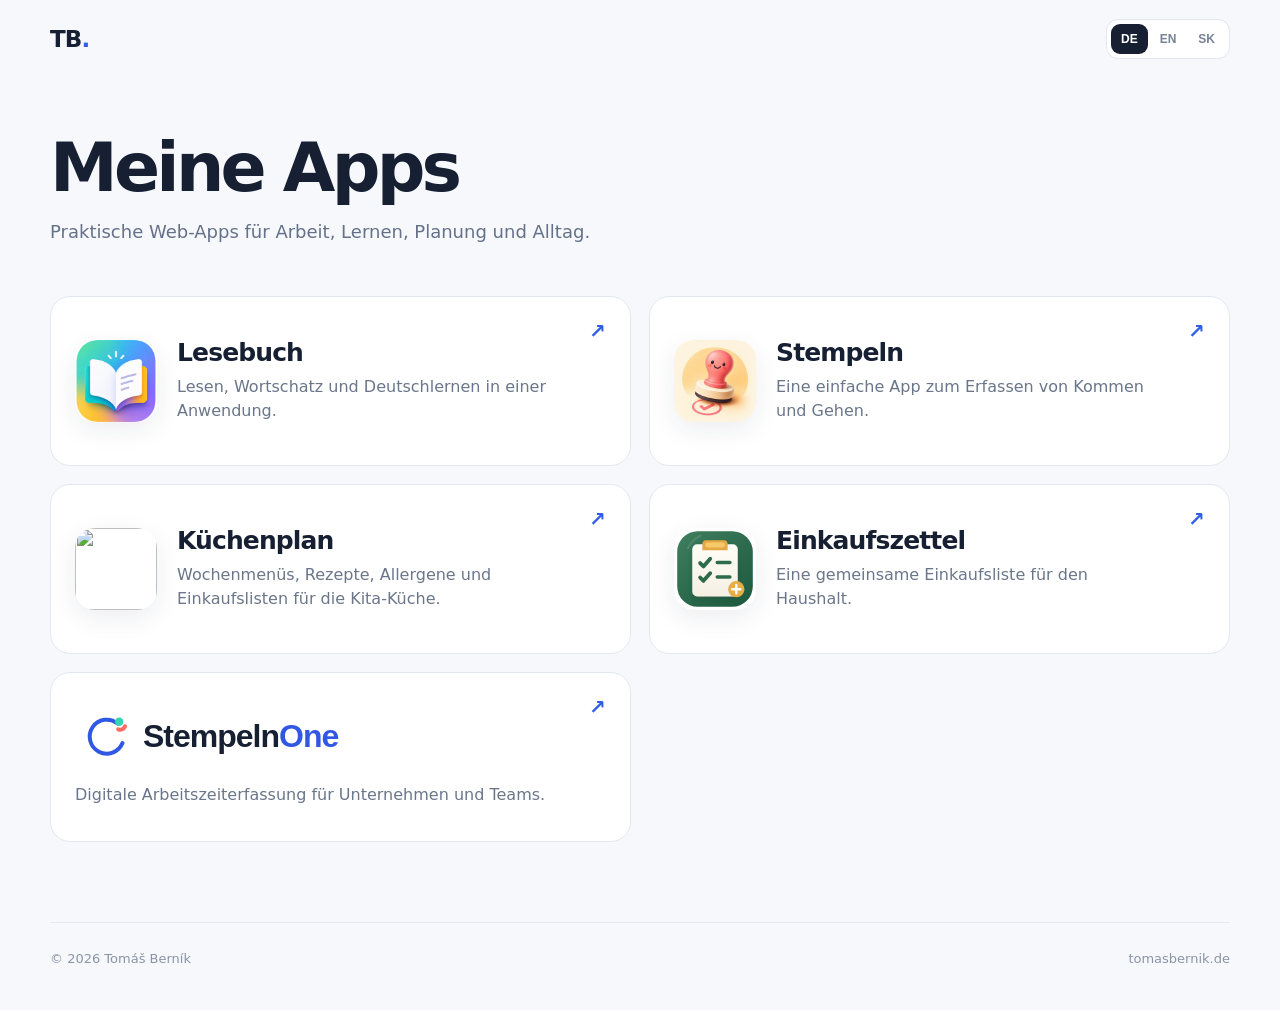
==== index.html @ afcd89ff "vytvorenie landing page pre Stempeln" ====
<!doctype html>
<html lang="de">
<head>
  <meta charset="utf-8">
  <meta name="viewport" content="width=device-width, initial-scale=1">
  <title>Tomas Bernik</title>
  <meta name="description" content="Apps und Web-Tools von Tomáš Berník.">
  <meta name="author" content="Tomas Bernik">
  <meta name="robots" content="index, follow">
  <meta property="og:type" content="website">
  <meta property="og:site_name" content="Tomas Bernik">
  <meta property="og:title" content="Tomas Bernik">
  <meta property="og:description" content="Apps und Web-Tools von Tomáš Berník.">
  <meta property="og:url" content="https://tomasbernik.de/">
  <link rel="canonical" href="https://tomasbernik.de/">
  <link rel="icon" type="image/png" sizes="512x512" href="/assets/tb-favicon.png">
  <link rel="icon" type="image/svg+xml" sizes="any" href="/assets/tb-favicon.svg">
  <link rel="apple-touch-icon" href="/assets/tb-favicon.png">
  <link rel="stylesheet" href="style.css">
  <script type="application/ld+json">
    {
      "@context": "https://schema.org",
      "@graph": [
        {
          "@type": "WebSite",
          "name": "Tomas Bernik",
          "alternateName": ["Tomáš Berník", "tomasbernik.de"],
          "url": "https://tomasbernik.de/"
        },
        {
          "@type": "Person",
          "name": "Tomas Bernik",
          "alternateName": "Tomáš Berník",
          "url": "https://tomasbernik.de/"
        }
      ]
    }
  </script>
</head>
<body>
  <header class="topbar">
    <a class="brand" href="/">TB<span>.</span></a>
    <div class="lang-switch" aria-label="Language">
      <button data-lang="de" class="active">DE</button>
      <button data-lang="en">EN</button>
      <button data-lang="sk">SK</button>
    </div>
  </header>

  <main>
    <section class="hero">
      <h1 data-i18n="title">Meine Apps</h1>
      <p class="lead" data-i18n="lead">
        Praktische Web-Apps für Arbeit, Lernen, Planung und Alltag.
      </p>
    </section>

    <section class="apps-grid">
      <a class="app-card" href="lesebuch.html">
        <img class="app-icon" src="assets/lesebuch/icon.png" alt="">
        <div class="card-copy"><h2 data-i18n="citankaTitle">Lesebuch</h2><p data-i18n="citanka">Lesen, Wortschatz und Deutschlernen in einer Anwendung.</p></div>
        <span class="open">↗</span>
      </a>

      <a class="app-card" href="stempeln.html">
        <img class="app-icon" src="assets/stempeln/icon.png" alt="">
        <div class="card-copy"><h2>Stempeln</h2><p data-i18n="stempeln">Eine einfache App zum Erfassen von Kommen und Gehen.</p></div>
        <span class="open">↗</span>
      </a>

      <a class="app-card" href="https://kuechenplan.tomasbernik.de/" target="_blank" rel="noopener noreferrer">
        <img class="app-icon" src="https://tomasbernik.github.io/kuechenplan/icon.svg" alt="">
        <div class="card-copy"><h2>Küchenplan</h2><p data-i18n="kuechenplan">Wochenmenüs, Rezepte, Allergene und Einkaufslisten für die Kita-Küche.</p></div>
        <span class="open">↗</span>
      </a>

      <a class="app-card" href="papierik.html">
        <img class="app-icon" src="assets/papierik/icon.svg" alt="">
        <div class="card-copy"><h2 data-i18n="listocekTitle">Einkaufszettel</h2><p data-i18n="listocek">Eine gemeinsame Einkaufsliste für den Haushalt.</p></div>
        <span class="open">↗</span>
      </a>

      <a class="app-card stempelnone-card" href="https://stempelnone.tomasbernik.de/" target="_blank" rel="noopener noreferrer">
        <div class="stempelnone-brand">
          <img class="stempelnone-logo" src="assets/stempelnone-logo.svg" alt="StempelnOne">
          <p data-i18n="stempelnone">Digitale Arbeitszeiterfassung für Unternehmen und Teams.</p>
        </div>
        <span class="open">↗</span>
      </a>

    </section>
  </main>

  <footer><span>© 2026 Tomáš Berník</span><span>tomasbernik.de</span></footer>
  <script src="app.js"></script>
</body>
</html>
---- style.css ----
:root {
  font-family: Inter, ui-sans-serif, system-ui, -apple-system, BlinkMacSystemFont, "Segoe UI", sans-serif;
  color: #172033;
  background: #f6f8fc;
}

* {
  box-sizing: border-box;
}

body {
  margin: 0;
}

.topbar,
main,
footer {
  width: min(1180px, calc(100% - 36px));
  margin: 0 auto;
}

.topbar {
  height: 78px;
  display: flex;
  align-items: center;
  justify-content: space-between;
}

.brand {
  text-decoration: none;
  color: #172033;
  font-weight: 900;
  font-size: 23px;
  letter-spacing: -0.04em;
}

.brand span {
  color: #315ee7;
}

.lang-switch {
  display: flex;
  background: #fff;
  border: 1px solid #e2e7ef;
  border-radius: 12px;
  padding: 4px;
  gap: 2px;
}

.lang-switch button {
  border: 0;
  background: transparent;
  color: #778296;
  font-weight: 800;
  font-size: 12px;
  border-radius: 9px;
  padding: 8px 10px;
  cursor: pointer;
}

.lang-switch button.active {
  background: #172033;
  color: #fff;
}

.hero {
  padding: 56px 0 40px;
}

h1 {
  font-size: clamp(44px, 6vw, 68px);
  letter-spacing: -0.055em;
  line-height: 1;
  margin: 0 0 16px;
}

.lead {
  max-width: 720px;
  color: #657188;
  font-size: 18px;
  line-height: 1.55;
  margin: 0;
}

.apps-grid {
  display: grid;
  grid-template-columns: repeat(2, minmax(0, 1fr));
  gap: 18px;
  padding: 10px 0 80px;
}

.app-card {
  position: relative;
  min-height: 170px;
  background: #fff;
  border: 1px solid #e3e8f0;
  border-radius: 20px;
  padding: 22px 24px;
  display: grid;
  grid-template-columns: 82px 1fr auto;
  gap: 20px;
  align-items: center;
  text-decoration: none;
  color: inherit;
  transition: 0.18s ease;
}

a.app-card:hover {
  transform: translateY(-3px);
  box-shadow: 0 14px 38px rgba(36, 53, 88, 0.10);
  border-color: #d4ddea;
}

.app-icon,
.icon-placeholder {
  width: 82px;
  height: 82px;
  border-radius: 20px;
  object-fit: cover;
  display: block;
  box-shadow: 0 8px 26px rgba(30, 42, 70, 0.08);
}

.card-copy h2 {
  font-size: 25px;
  letter-spacing: -0.035em;
  margin: 0 0 8px;
}

.card-copy p {
  margin: 0;
  color: #6a768a;
  line-height: 1.55;
}

.open {
  font-size: 20px;
  color: #315ee7;
  font-weight: 900;
  align-self: start;
}

.unavailable {
  opacity: 0.78;
}

.status {
  display: inline-block;
  margin-top: 12px;
  padding: 6px 9px;
  border-radius: 999px;
  background: #f0f3f7;
  color: #7b8596;
  font-size: 11px;
  font-weight: 800;
  text-transform: uppercase;
  letter-spacing: 0.05em;
}

footer {
  display: flex;
  justify-content: space-between;
  padding: 28px 0 44px;
  color: #8a94a7;
  font-size: 13px;
  border-top: 1px solid #e6eaf1;
}

/* StempelnOne */

.stempelnone-card {
  grid-template-columns: 1fr auto;
}

.stempelnone-brand {
  min-width: 0;
  display: flex;
  flex-direction: column;
  justify-content: center;
  align-items: flex-start;
}

.stempelnone-logo {
  display: block;
  width: min(100%, 330px);
  height: auto;
  margin: 0 0 14px;
}

.stempelnone-brand p {
  margin: 0;
  color: #6a768a;
  line-height: 1.55;
}

/* Mobil */

@media (max-width: 760px) {
  .hero {
    padding: 42px 0 30px;
  }

  .apps-grid {
    grid-template-columns: 1fr;
  }

  .app-card {
    grid-template-columns: 68px 1fr auto;
    min-height: 158px;
    padding: 20px;
  }

  .app-icon,
  .icon-placeholder {
    width: 68px;
    height: 68px;
    border-radius: 17px;
  }

  .card-copy h2 {
    font-size: 22px;
  }

  .stempelnone-card {
    grid-template-columns: 1fr auto;
  }

  .stempelnone-logo {
    width: min(100%, 300px);
  }
}
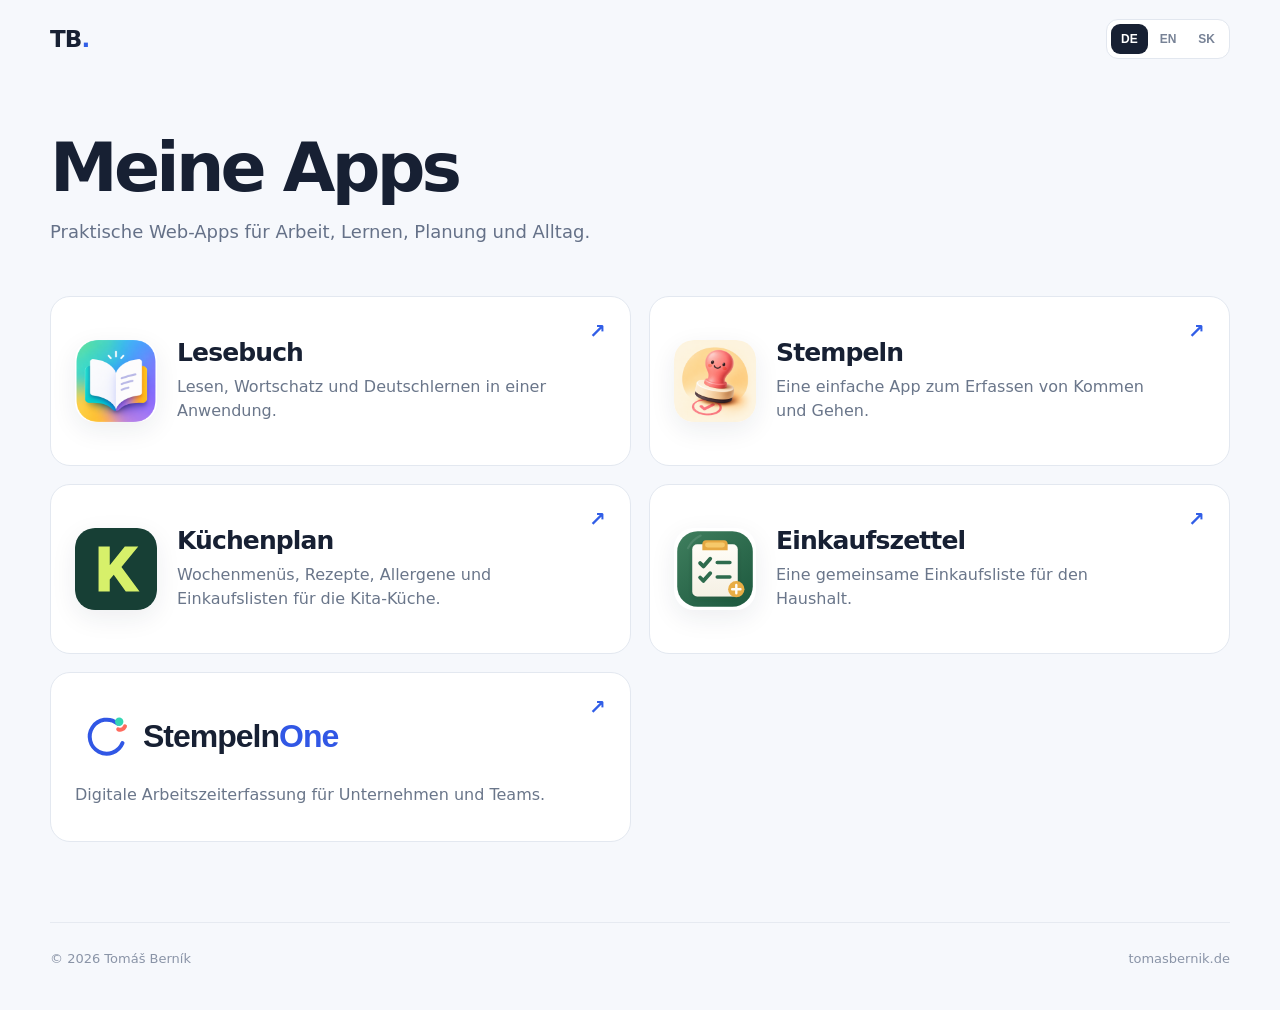
==== commit 291e5432: "Add Küchenplan landing page" ====
--- a/index.html
+++ b/index.html
@@ -68,8 +68,8 @@
         <span class="open">↗</span>
       </a>
 
-      <a class="app-card" href="https://kuechenplan.tomasbernik.de/" target="_blank" rel="noopener noreferrer">
-        <img class="app-icon" src="https://tomasbernik.github.io/kuechenplan/icon.svg" alt="">
+      <a class="app-card" href="kuechenplan.html">
+        <img class="app-icon" src="assets/kuechenplan/icon.svg" alt="">
         <div class="card-copy"><h2>Küchenplan</h2><p data-i18n="kuechenplan">Wochenmenüs, Rezepte, Allergene und Einkaufslisten für die Kita-Küche.</p></div>
         <span class="open">↗</span>
       </a>
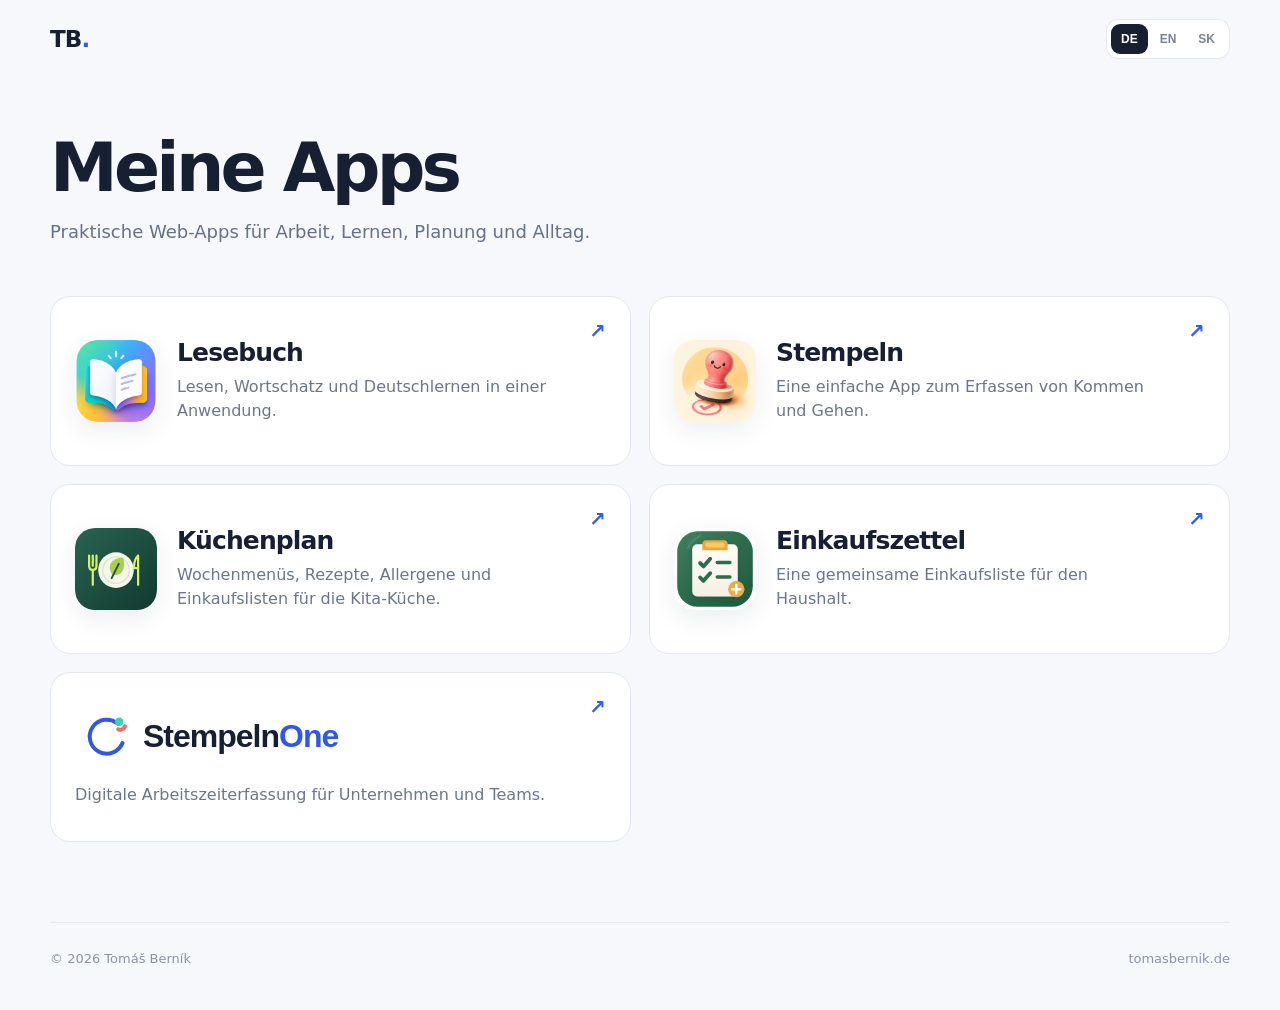
==== commit 198eebbf: "Use updated Küchenplan icon" ====
--- a/index.html
+++ b/index.html
@@ -69,7 +69,7 @@
       </a>
 
       <a class="app-card" href="kuechenplan.html">
-        <img class="app-icon" src="assets/kuechenplan/icon.svg" alt="">
+        <img class="app-icon" src="assets/kuechenplan/icon-v2.svg" alt="">
         <div class="card-copy"><h2>Küchenplan</h2><p data-i18n="kuechenplan">Wochenmenüs, Rezepte, Allergene und Einkaufslisten für die Kita-Küche.</p></div>
         <span class="open">↗</span>
       </a>
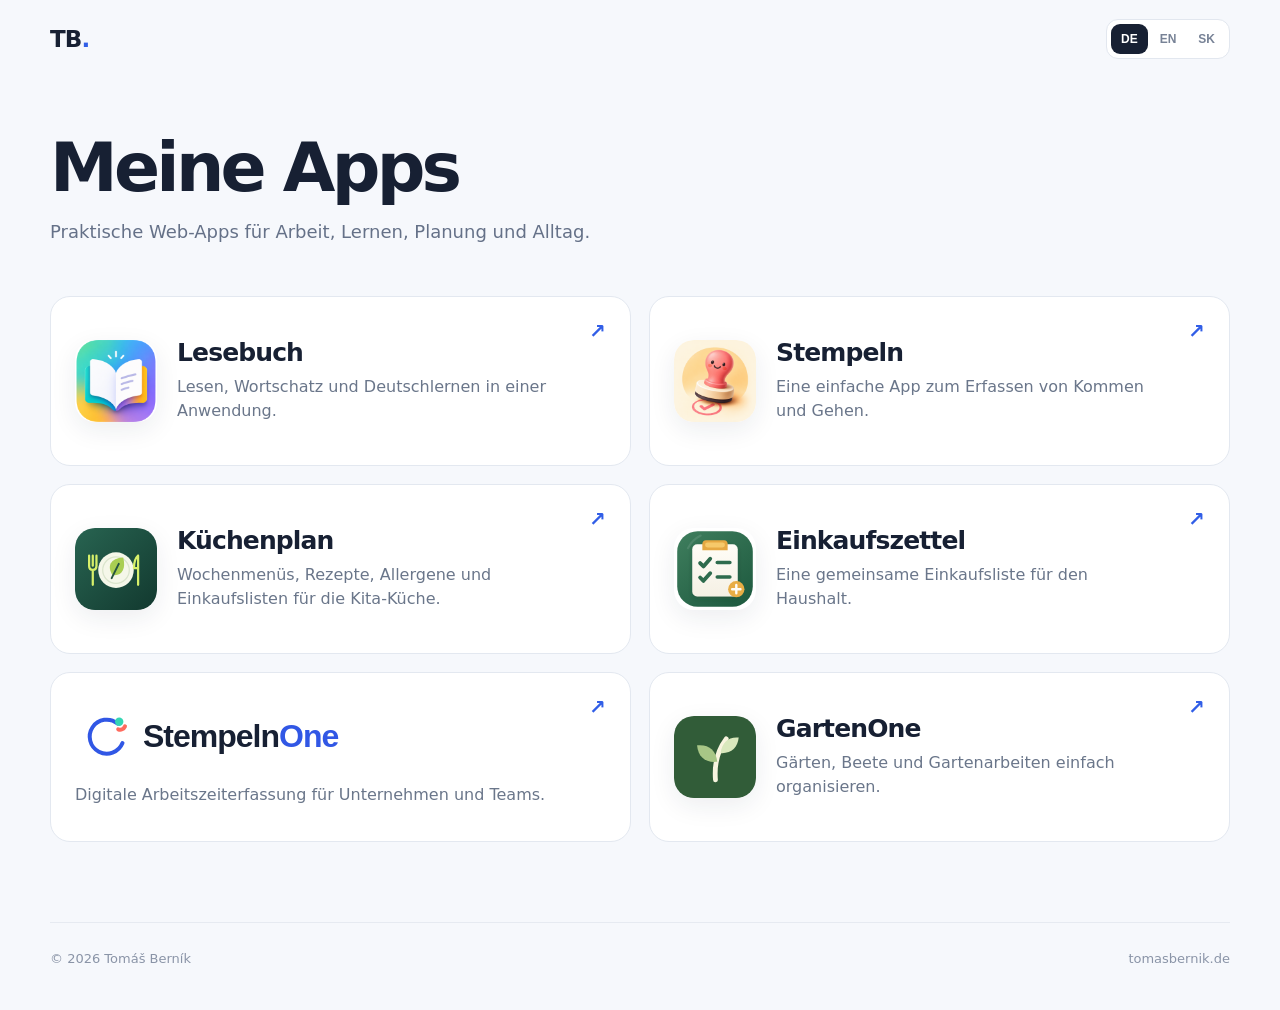
==== commit b60867f1: "Add GartenOne to app portfolio" ====
--- a/index.html
+++ b/index.html
@@ -88,6 +88,12 @@
         <span class="open">↗</span>
       </a>
 
+      <a class="app-card" href="https://gartenone.pages.dev/" target="_blank" rel="noopener noreferrer">
+        <img class="app-icon" src="assets/gartenone/icon.svg" alt="">
+        <div class="card-copy"><h2>GartenOne</h2><p data-i18n="gartenone">Gärten, Beete und Gartenarbeiten einfach organisieren.</p></div>
+        <span class="open">↗</span>
+      </a>
+
     </section>
   </main>
 
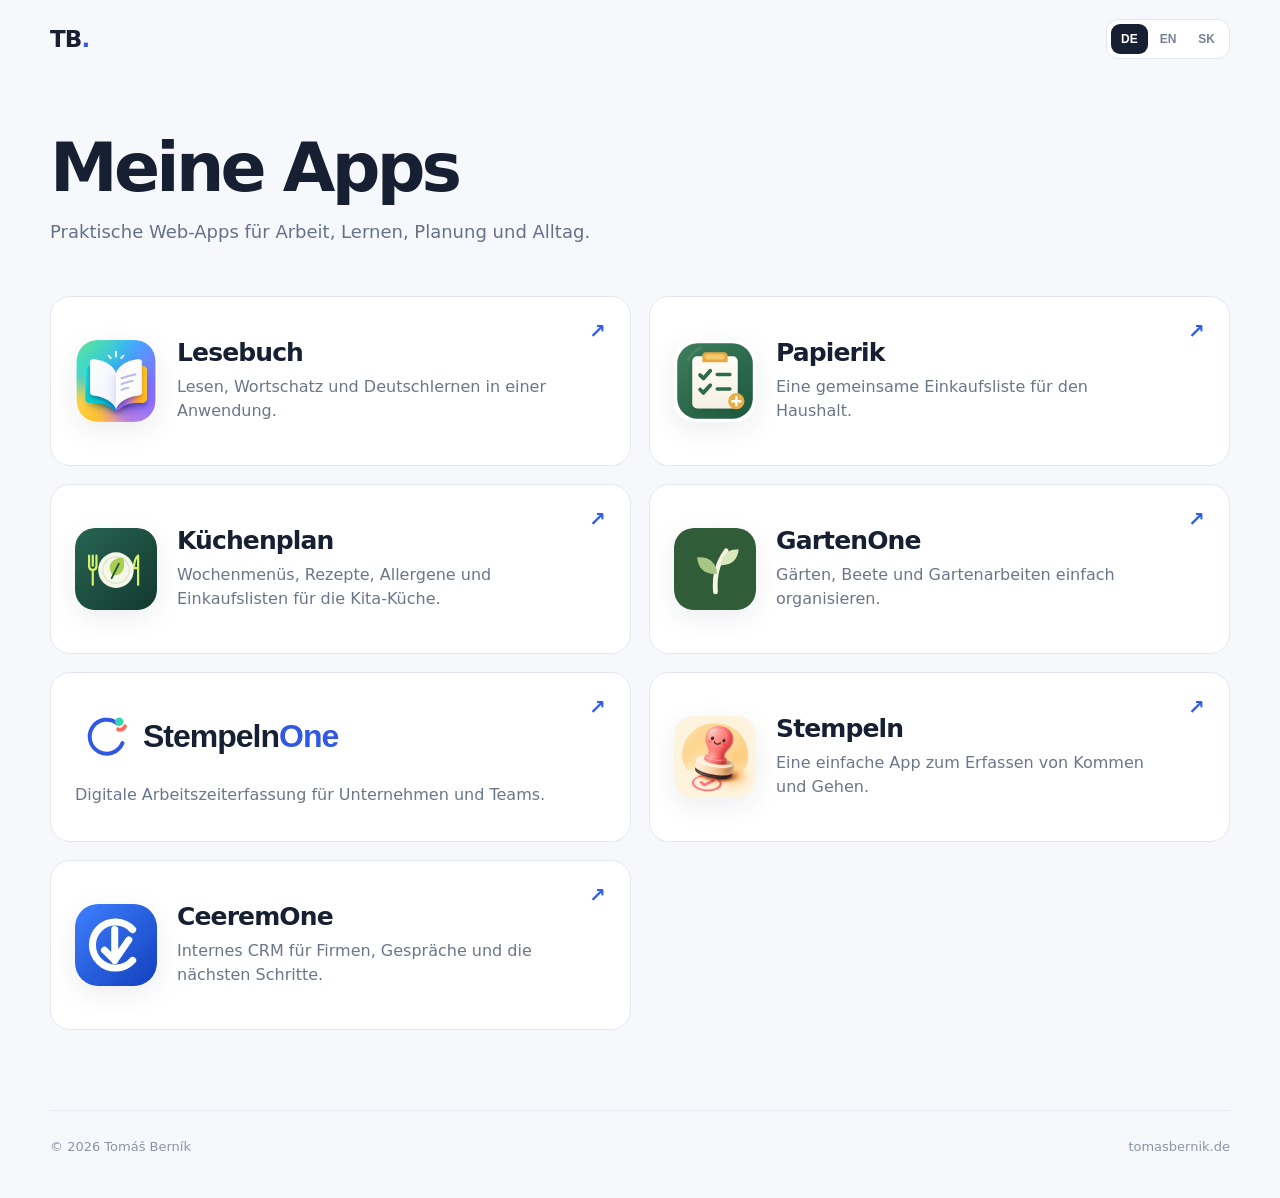
==== commit 87958b19: "Add private CeeremOne landing page" ====
--- a/index.html
+++ b/index.html
@@ -62,9 +62,9 @@
         <span class="open">↗</span>
       </a>
 
-      <a class="app-card" href="stempeln.html">
-        <img class="app-icon" src="assets/stempeln/icon.png" alt="">
-        <div class="card-copy"><h2>Stempeln</h2><p data-i18n="stempeln">Eine einfache App zum Erfassen von Kommen und Gehen.</p></div>
+      <a class="app-card" href="papierik.html">
+        <img class="app-icon" src="assets/papierik/icon.svg" alt="">
+        <div class="card-copy"><h2 data-i18n="papierikTitle">Papierik</h2><p data-i18n="papierik">Eine gemeinsame Einkaufsliste für den Haushalt.</p></div>
         <span class="open">↗</span>
       </a>
 
@@ -74,9 +74,9 @@
         <span class="open">↗</span>
       </a>
 
-      <a class="app-card" href="papierik.html">
-        <img class="app-icon" src="assets/papierik/icon.svg" alt="">
-        <div class="card-copy"><h2 data-i18n="listocekTitle">Einkaufszettel</h2><p data-i18n="listocek">Eine gemeinsame Einkaufsliste für den Haushalt.</p></div>
+      <a class="app-card" href="gartenone.html">
+        <img class="app-icon" src="assets/gartenone/icon.svg" alt="">
+        <div class="card-copy"><h2>GartenOne</h2><p data-i18n="gartenone">Gärten, Beete und Gartenarbeiten einfach organisieren.</p></div>
         <span class="open">↗</span>
       </a>
 
@@ -88,9 +88,15 @@
         <span class="open">↗</span>
       </a>
 
-      <a class="app-card" href="https://gartenone.pages.dev/" target="_blank" rel="noopener noreferrer">
-        <img class="app-icon" src="assets/gartenone/icon.svg" alt="">
-        <div class="card-copy"><h2>GartenOne</h2><p data-i18n="gartenone">Gärten, Beete und Gartenarbeiten einfach organisieren.</p></div>
+      <a class="app-card" href="stempeln.html">
+        <img class="app-icon" src="assets/stempeln/icon.png" alt="">
+        <div class="card-copy"><h2>Stempeln</h2><p data-i18n="stempeln">Eine einfache App zum Erfassen von Kommen und Gehen.</p></div>
+        <span class="open">↗</span>
+      </a>
+
+      <a class="app-card" href="ceeremone.html">
+        <img class="app-icon" src="assets/ceeremone/icon.svg" alt="">
+        <div class="card-copy"><h2>CeeremOne</h2><p data-i18n="ceeremone">Internes CRM für Firmen, Gespräche und die nächsten Schritte.</p></div>
         <span class="open">↗</span>
       </a>
 
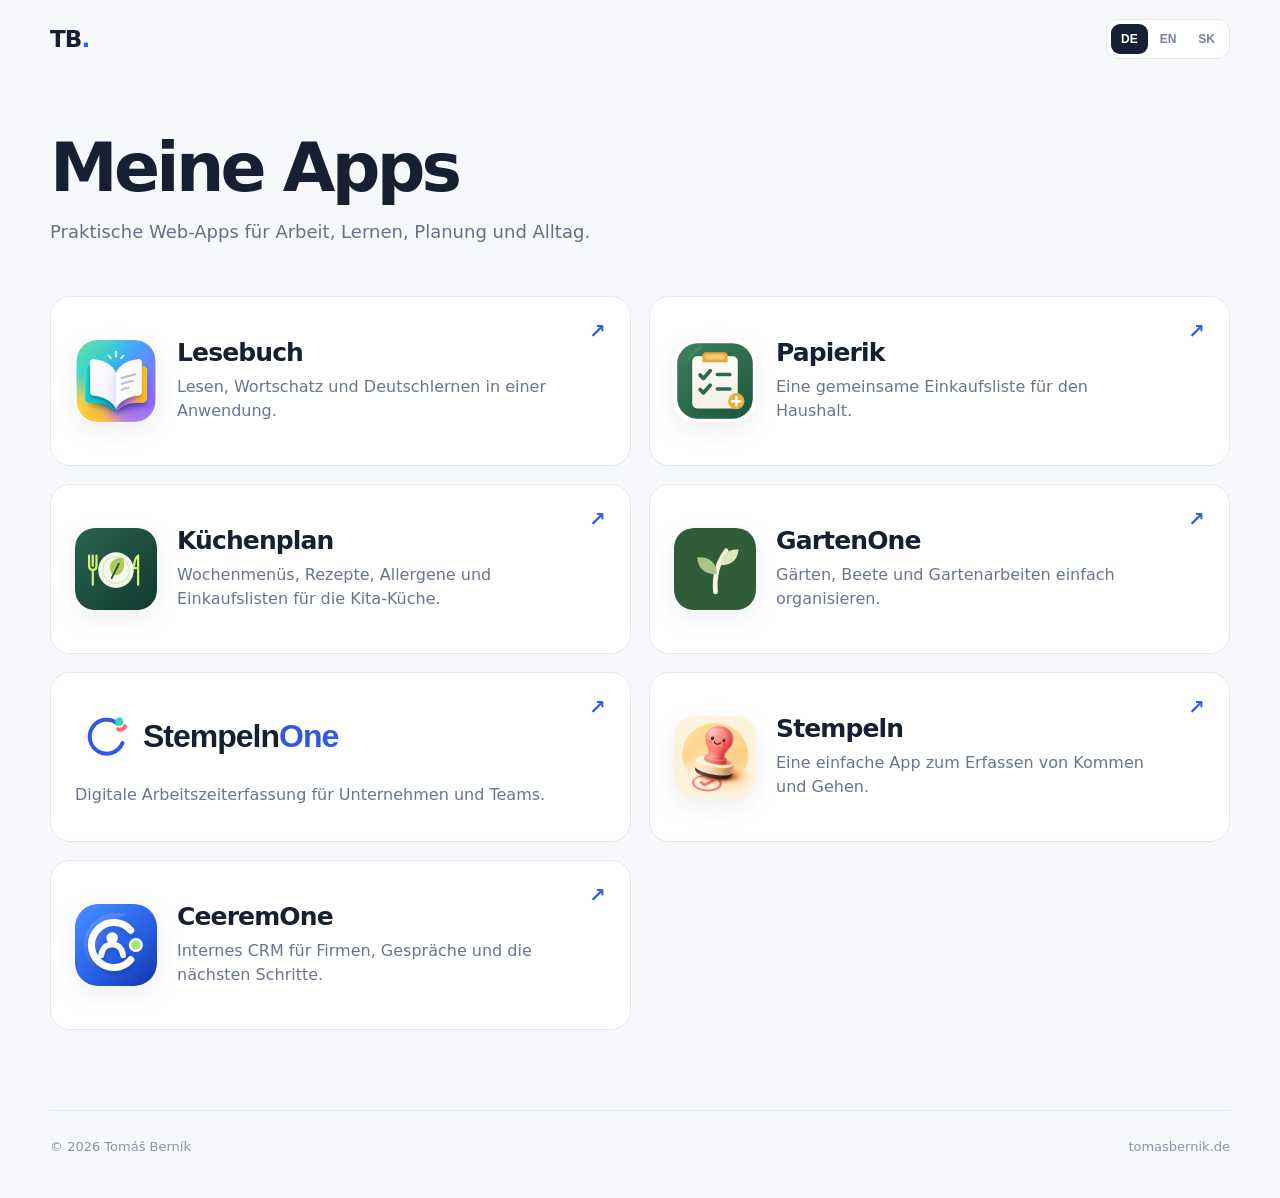
==== commit 407251e3: "Bust cache for redesigned CeeremOne icon" ====
--- a/index.html
+++ b/index.html
@@ -95,7 +95,7 @@
       </a>
 
       <a class="app-card" href="ceeremone.html">
-        <img class="app-icon" src="assets/ceeremone/icon.svg" alt="">
+        <img class="app-icon" src="assets/ceeremone/icon.svg?v=2" alt="">
         <div class="card-copy"><h2>CeeremOne</h2><p data-i18n="ceeremone">Internes CRM für Firmen, Gespräche und die nächsten Schritte.</p></div>
         <span class="open">↗</span>
       </a>
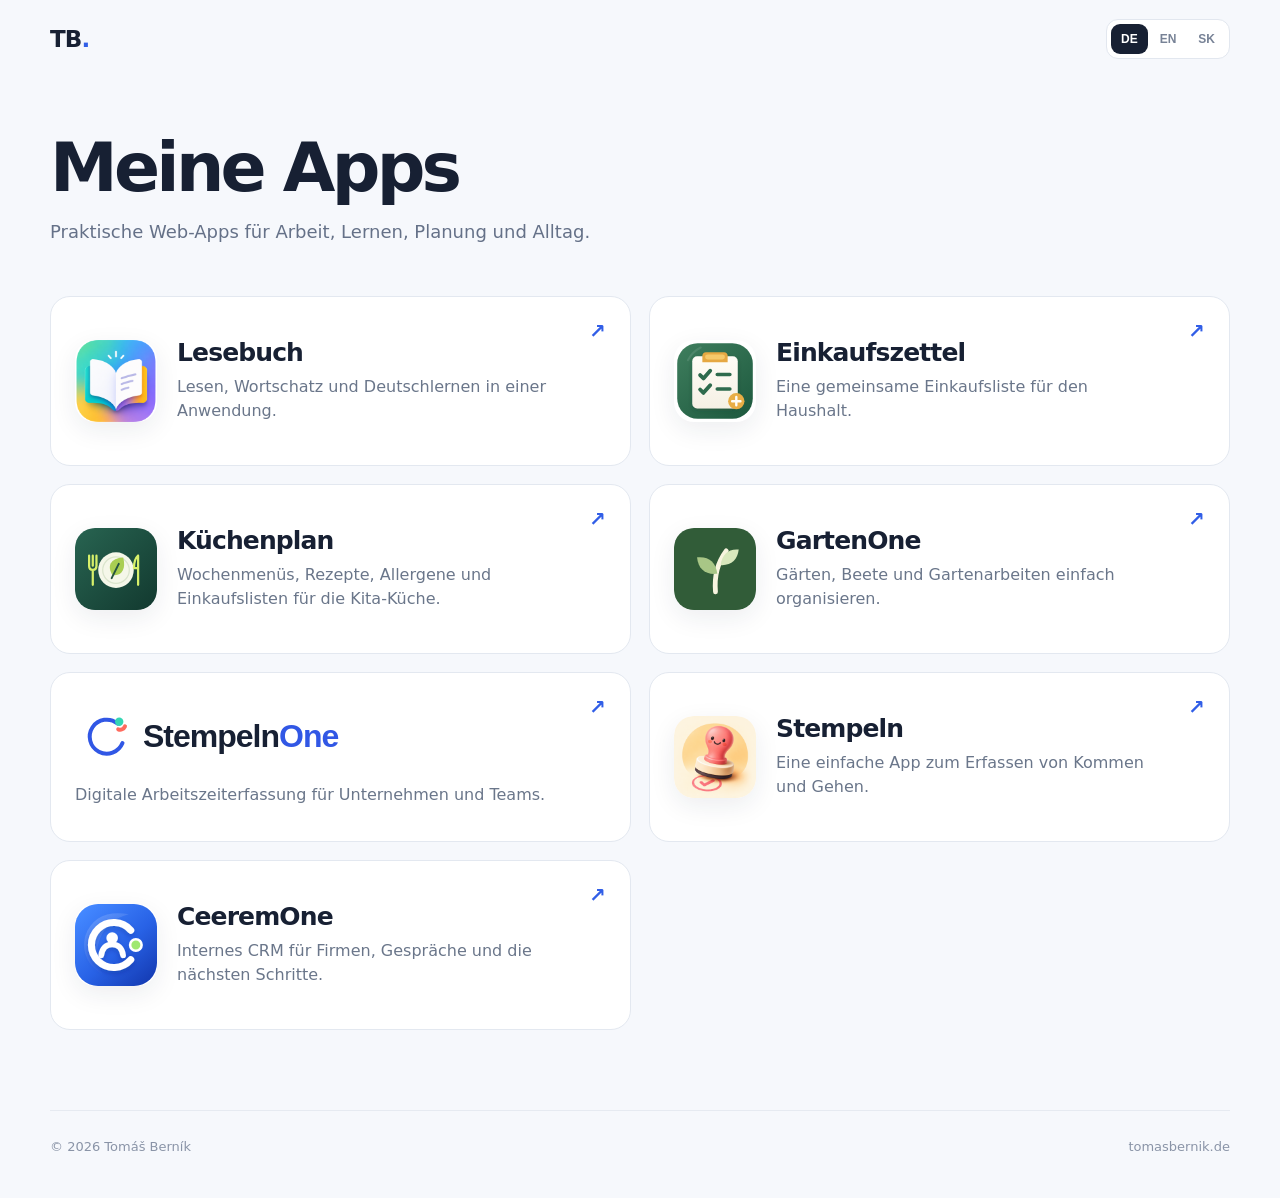
==== commit a147accf: "Restore localized Papierik names" ====
--- a/index.html
+++ b/index.html
@@ -64,7 +64,7 @@
 
       <a class="app-card" href="papierik.html">
         <img class="app-icon" src="assets/papierik/icon.svg" alt="">
-        <div class="card-copy"><h2 data-i18n="papierikTitle">Papierik</h2><p data-i18n="papierik">Eine gemeinsame Einkaufsliste für den Haushalt.</p></div>
+        <div class="card-copy"><h2 data-i18n="papierikTitle">Einkaufszettel</h2><p data-i18n="papierik">Eine gemeinsame Einkaufsliste für den Haushalt.</p></div>
         <span class="open">↗</span>
       </a>
 
@@ -104,6 +104,6 @@
   </main>
 
   <footer><span>© 2026 Tomáš Berník</span><span>tomasbernik.de</span></footer>
-  <script src="app.js"></script>
+  <script src="app.js?v=2"></script>
 </body>
 </html>
